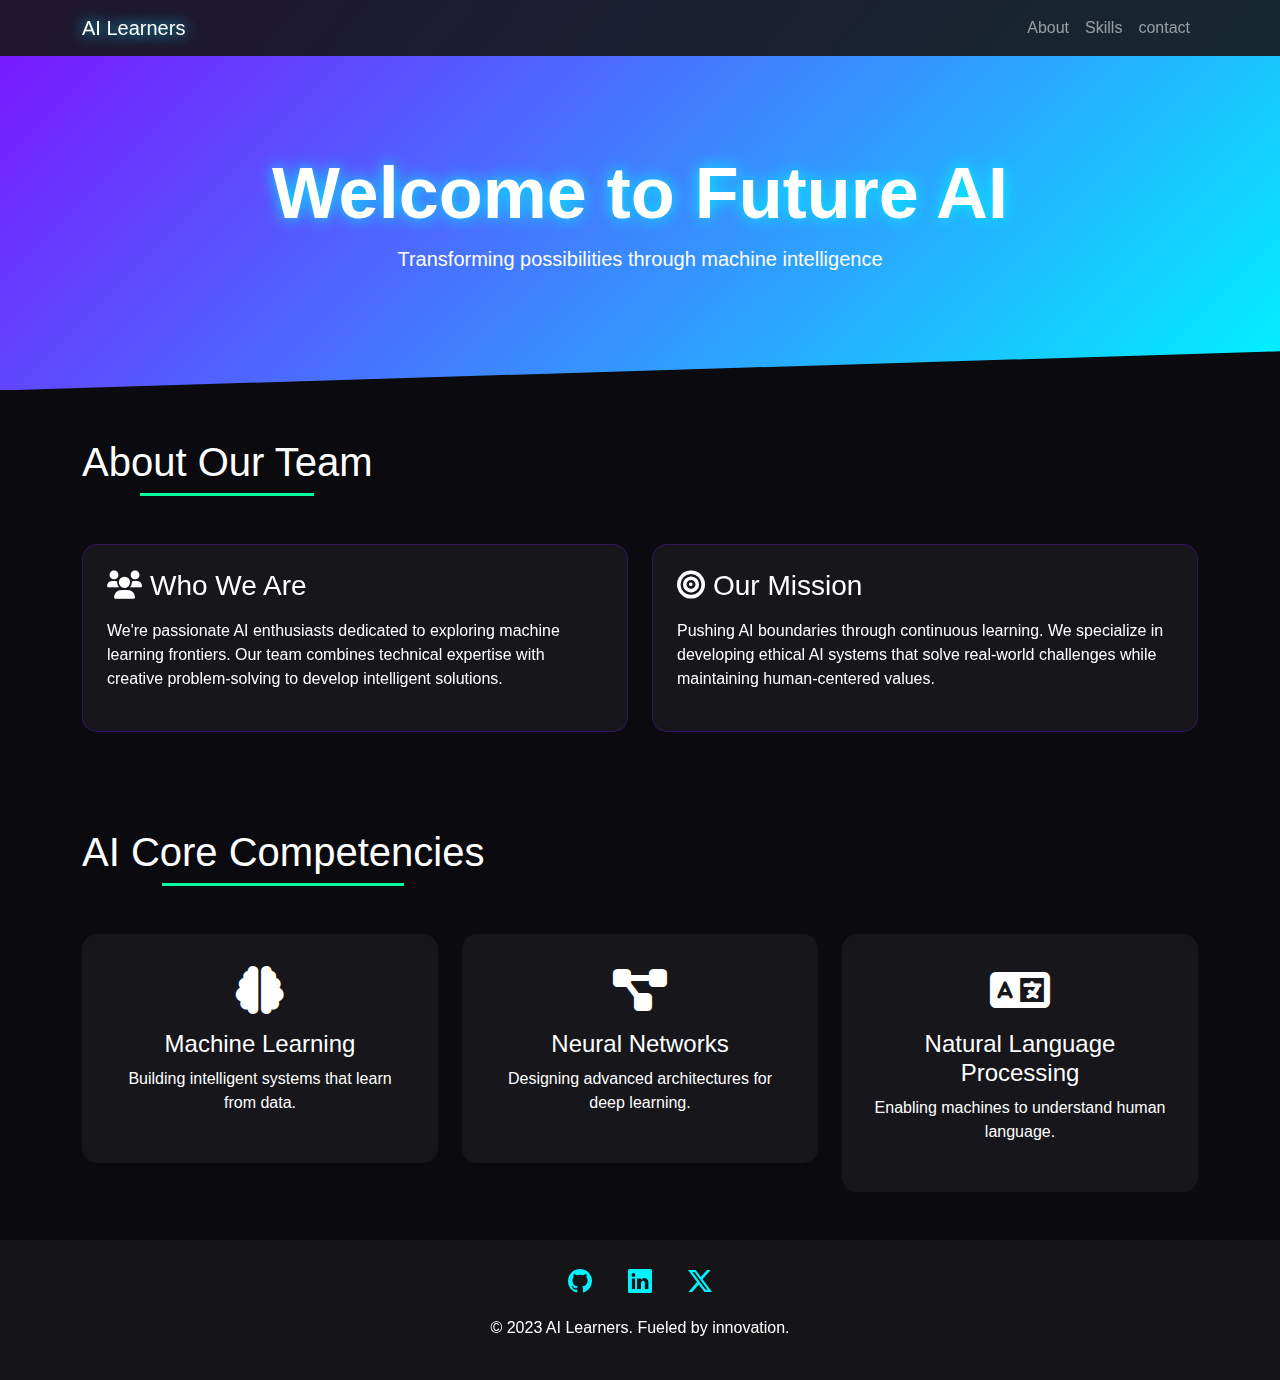
==== index.html @ 8f8a3a77 "commit" ====
<!DOCTYPE html>
<html lang="en">
<head>
    <meta charset="UTF-8">
    <meta name="viewport" content="width=device-width, initial-scale=1.0">
    <title>AI Learners Team</title>
    <link href="https://cdn.jsdelivr.net/npm/bootstrap@5.3.0/dist/css/bootstrap.min.css" rel="stylesheet">
    <link rel="stylesheet" href="https://cdnjs.cloudflare.com/ajax/libs/font-awesome/6.0.0/css/all.min.css">
    <link rel="stylesheet" href="https://cdn.jsdelivr.net/npm/bootstrap-icons@1.7.2/font/bootstrap-icons.css">
    <link rel="stylesheet" href="https://cdnjs.cloudflare.com/ajax/libs/animate.css/4.1.1/animate.min.css">
    <style>
        :root {
            --neon-blue: #00f3ff;
            --matrix-green: #00ff9d;
            --cyber-purple: #7d12ff;
            --dark-bg: #0a0a0f;
        }

        body {
            background: var(--dark-bg);
            color: #fff;
            font-family: 'Poppins', sans-serif;
            overflow-x: hidden;
        }

        .navbar {
            background: rgba(22, 22, 26, 0.9);
            backdrop-filter: blur(10px);
        }

        .glow {
            text-shadow: 0 0 15px var(--neon-blue);
        }

        .hero {
            padding: 150px 0 100px;
            background: linear-gradient(135deg, var(--cyber-purple), var(--neon-blue));
            clip-path: polygon(0 0, 100% 0, 100% 90%, 0 100%);
        }

        .hero h1 {
            font-size: 4.5rem;
            font-weight: 700;
            animation: glow 2s infinite alternate;
        }

        @keyframes glow {
            0% { text-shadow: 0 0 10px var(--neon-blue); }
            100% { text-shadow: 0 0 20px var(--matrix-green); }
        }

        .about-card {
            background: rgba(255, 255, 255, 0.05);
            border-radius: 15px;
            backdrop-filter: blur(10px);
            border: 1px solid rgba(125, 18, 255, 0.3);
            transition: transform 0.3s, box-shadow 0.3s;
        }

        .about-card:hover {
            transform: translateY(-10px);
            box-shadow: 0 0 30px rgba(125, 18, 255, 0.4);
        }

        .section-title {
            font-size: 2.5rem;
            position: relative;
            display: inline-block;
            padding-bottom: 10px;
        }

        .section-title::after {
            content: '';
            position: absolute;
            width: 60%;
            height: 3px;
            background: var(--matrix-green);
            bottom: 0;
            left: 20%;
        }

        .skills-card {
            background: rgba(255, 255, 255, 0.05);
            padding: 2rem;
            border-radius: 15px;
            text-align: center;
            transition: all 0.3s;
            cursor: pointer;
        }

        .skills-card:hover {
            background: var(--cyber-purple);
            transform: scale(1.05);
        }

        .footer {
            background: rgba(22, 22, 26, 0.9);
            backdrop-filter: blur(10px);
        }

        .social-links a {
            color: var(--neon-blue);
            font-size: 1.5rem;
            transition: color 0.3s;
        }

        .social-links a:hover {
            color: var(--matrix-green);
        }
    </style>
</head>
<body>
    <!-- Navigation -->
    <nav class="navbar navbar-expand-lg navbar-dark fixed-top">
        <div class="container">
            <a class="navbar-brand glow" href="#">AI Learners</a>
            <button class="navbar-toggler" type="button" data-bs-toggle="collapse" data-bs-target="#navbarNav">
                <span class="navbar-toggler-icon"></span>
            </button>
            <div class="collapse navbar-collapse" id="navbarNav">
                <ul class="navbar-nav ms-auto">
                    <li class="nav-item"><a class="nav-link" href="About.html">About</a></li>
                    <li class="nav-item"><a class="nav-link" href="skills.html">Skills</a></li>
                    <li class="nav-item"><a class="nav-link" href="contact.html">contact</a></li>
                </ul>
            </div>
        </div>
    </nav>

    <!-- Hero Section -->
    <header class="hero">
        <div class="container text-center">
            <h1 class="display-1 glow animate__animated animate__fadeInDown">Welcome to Future AI</h1>
            <p class="lead animate__animated animate__fadeInUp">Transforming possibilities through machine intelligence</p>
        </div>
    </header>

    <!-- About Section -->
    <section id="about" class="py-5">
        <div class="container">
            <h2 class="text-center mb-5 section-title animate__animated animate__fadeIn">About Our Team</h2>
            <div class="row">
                <div class="col-lg-6 animate__animated animate__fadeInLeft">
                    <div class="about-card p-4">
                        <h3 class="mb-3"><i class="fas fa-users me-2"></i>Who We Are</h3>
                        <p>We're passionate AI enthusiasts dedicated to exploring machine learning frontiers. Our team combines technical expertise with creative problem-solving to develop intelligent solutions.</p>
                    </div>
                </div>
                <div class="col-lg-6 animate__animated animate__fadeInRight">
                    <div class="about-card p-4">
                        <h3 class="mb-3"><i class="fas fa-bullseye me-2"></i>Our Mission</h3>
                        <p>Pushing AI boundaries through continuous learning. We specialize in developing ethical AI systems that solve real-world challenges while maintaining human-centered values.</p>
                    </div>
                </div>
            </div>
        </div>
    </section>

    <!-- Skills Section -->
    <section id="skills" class="py-5">
        <div class="container">
            <h2 class="text-center mb-5 section-title animate__animated animate__fadeIn">AI Core Competencies</h2>
            <div class="row g-4">
                <div class="col-md-4 animate__animated animate__fadeInUp">
                    <div class="skills-card">
                        <i class="fas fa-brain fa-3x mb-3"></i>
                        <h4>Machine Learning</h4>
                        <p>Building intelligent systems that learn from data.</p>
                    </div>
                </div>
                <div class="col-md-4 animate__animated animate__fadeInUp animate__delay-1s">
                    <div class="skills-card">
                        <i class="fas fa-project-diagram fa-3x mb-3"></i>
                        <h4>Neural Networks</h4>
                        <p>Designing advanced architectures for deep learning.</p>
                    </div>
                </div>
                <div class="col-md-4 animate__animated animate__fadeInUp animate__delay-2s">
                    <div class="skills-card">
                        <i class="fas fa-language fa-3x mb-3"></i>
                        <h4>Natural Language Processing</h4>
                        <p>Enabling machines to understand human language.</p>
                    </div>
                </div>
            </div>
        </div>
    </section>

    <!-- Footer -->
    <footer class="text-center py-4 footer">
        <div class="container">
            <div class="social-links mb-3">
                <a href="#" class="mx-3"><i class="bi bi-github"></i></a>
                <a href="#" class="mx-3"><i class="bi bi-linkedin"></i></a>
                <a href="#" class="mx-3"><i class="bi bi-twitter-x"></i></a>
            </div>
            <p>&copy; 2023 AI Learners. Fueled by innovation.</p>
        </div>
    </footer>

    <script src="https://cdn.jsdelivr.net/npm/bootstrap@5.3.0/dist/js/bootstrap.bundle.min.js"></script>
    <script>
        // Add intersection observer for scroll animations
        document.addEventListener('DOMContentLoaded', () => {
            const observer = new IntersectionObserver((entries) => {
                entries.forEach(entry => {
                    if (entry.isIntersecting) {
                        entry.target.classList.add('animate__animated', 'animate__fadeInUp');
                    }
                });
            });

            document.querySelectorAll('.skills-card, .about-card').forEach((el) => {
                observer.observe(el);
            });
        });
    </script>
</body>
</html>
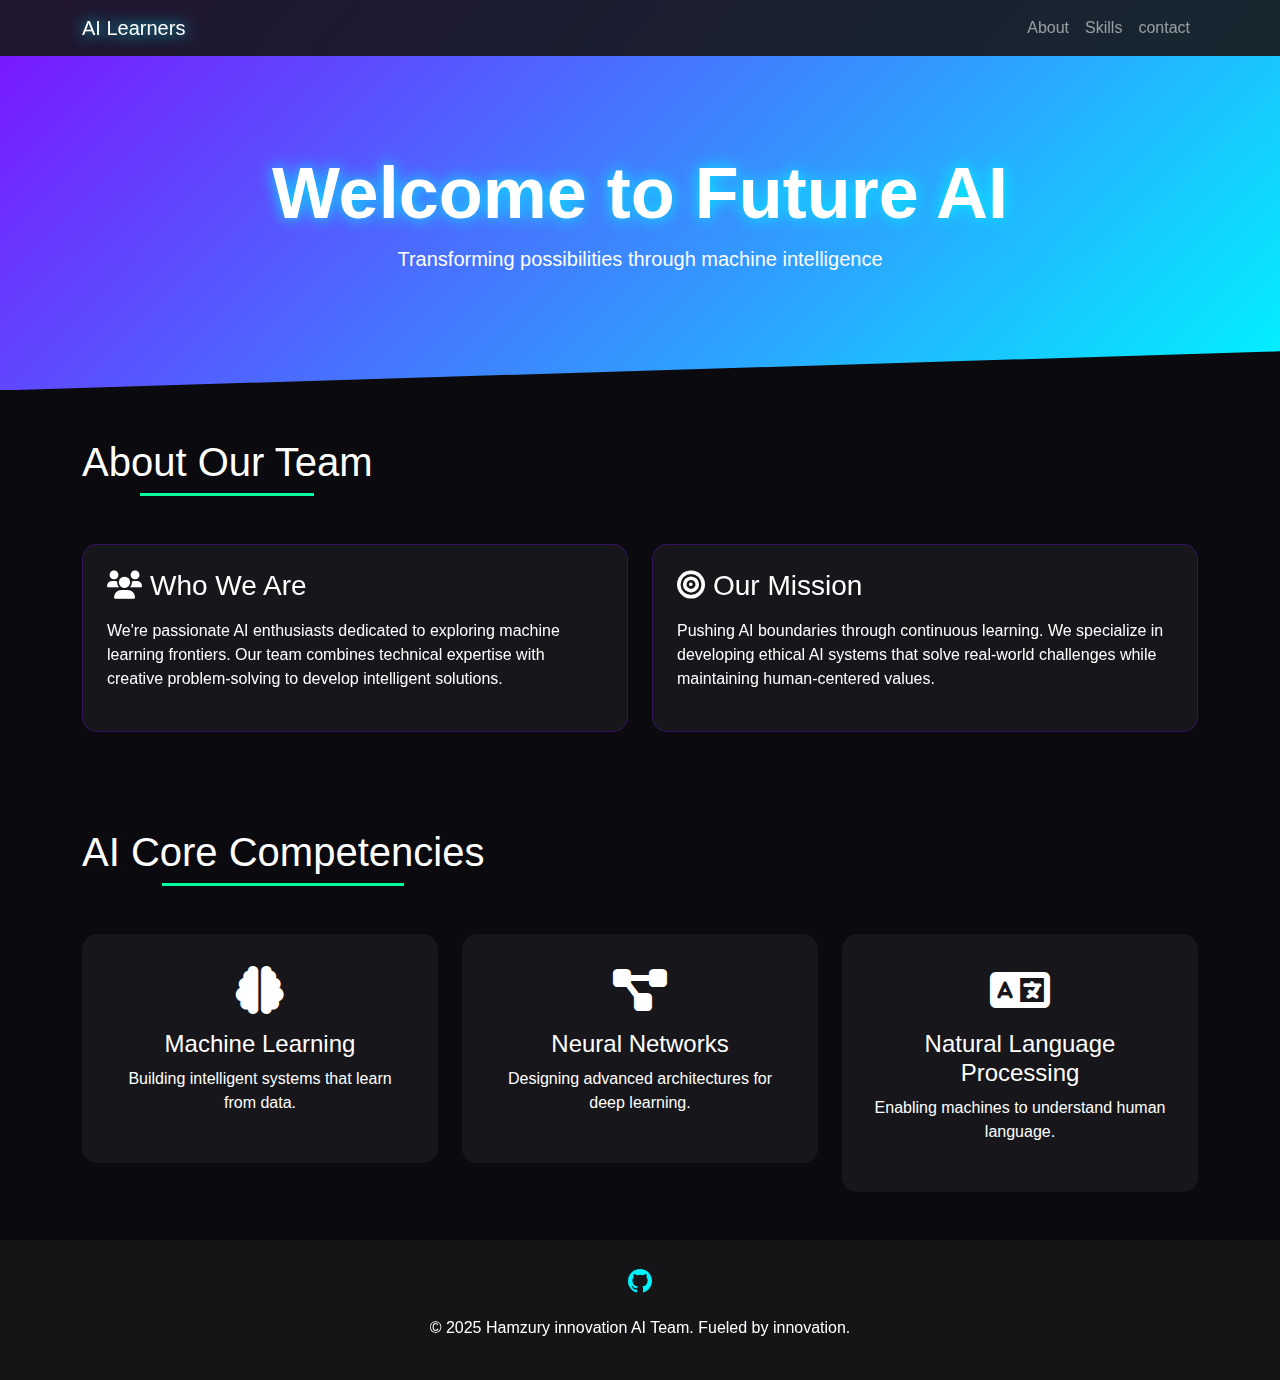
==== commit 593dacab: "commit" ====
--- a/index.html
+++ b/index.html
@@ -190,11 +190,9 @@
     <footer class="text-center py-4 footer">
         <div class="container">
             <div class="social-links mb-3">
-                <a href="#" class="mx-3"><i class="bi bi-github"></i></a>
-                <a href="#" class="mx-3"><i class="bi bi-linkedin"></i></a>
-                <a href="#" class="mx-3"><i class="bi bi-twitter-x"></i></a>
-            </div>
-            <p>&copy; 2023 AI Learners. Fueled by innovation.</p>
+                <a href="https://twitter.com/M0hammadAI" class="mx-3"><i class="bi bi-github"></i></a>   
+            </div>
+            <p>&copy; 2025 Hamzury innovation AI Team. Fueled by innovation.</p>
         </div>
     </footer>
 
